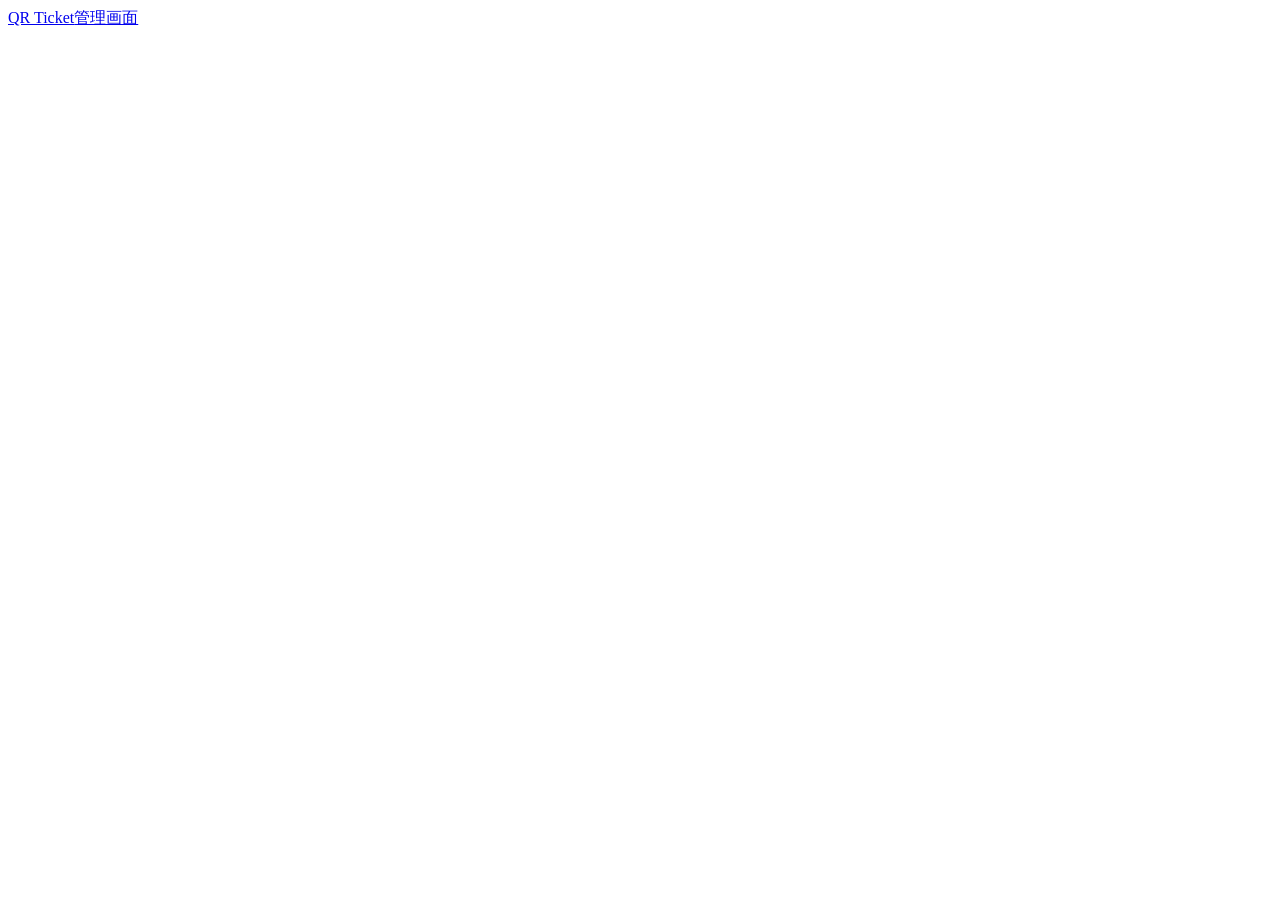
==== docs/index.html @ 7cc3a019 "add GitHub Pages user preview" ====
<!doctype html>
<html lang="ja">
  <head>
    <meta charset="UTF-8" />
    <meta name="viewport" content="width=device-width, initial-scale=1.0" />
    <title>QR Ticket | チケット</title>
    <link rel="stylesheet" href="styles.css" />
  </head>
  <body data-page="user">
    <header class="topbar"><a class="brand" href="index.html">QR Ticket</a><a class="text-link" href="admin.html">管理画面</a></header>
    <main id="app" class="shell"></main>
    <script src="app.js"></script>
  </body>
</html>
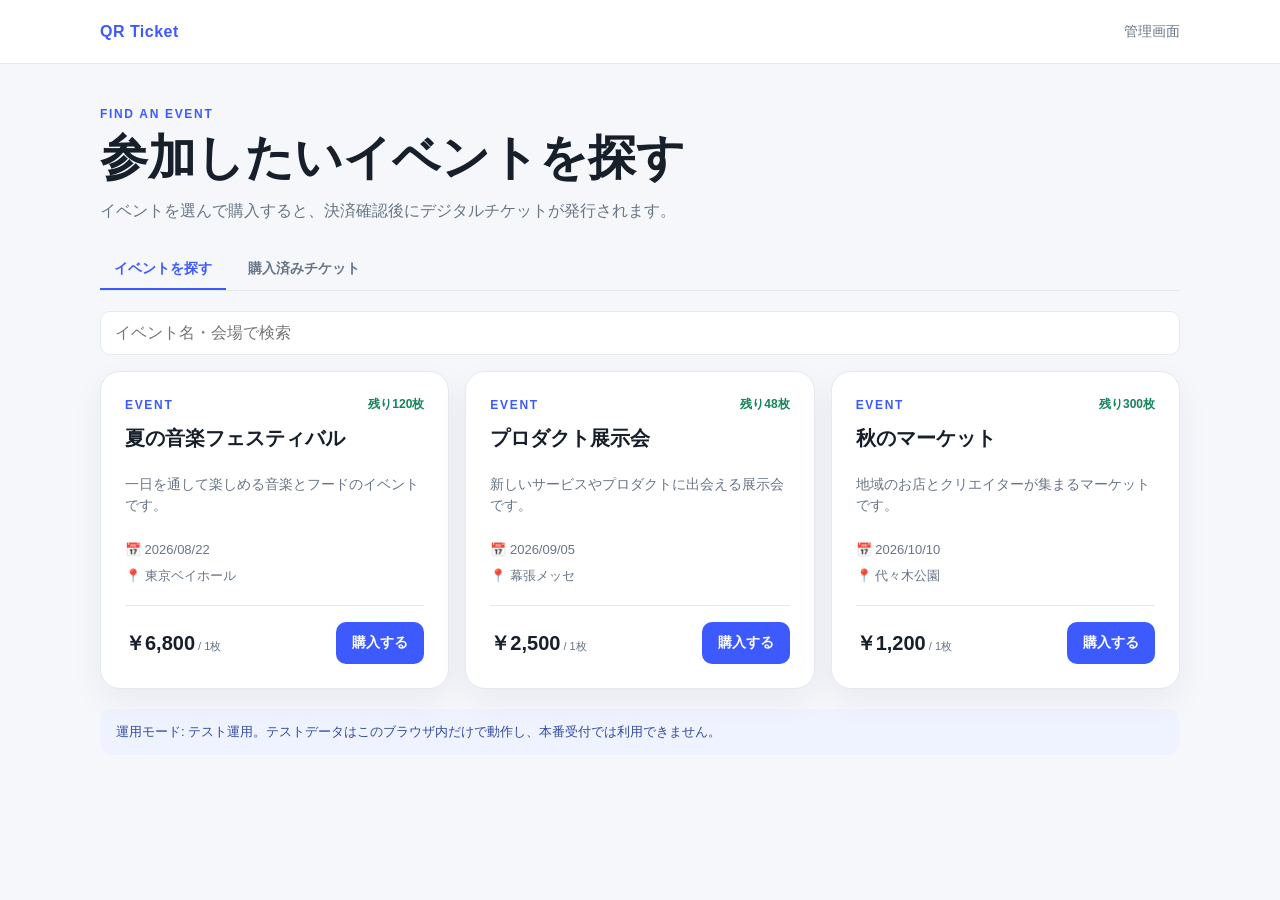
==== commit 8c2ffd8c: "Add Cloudflare Web Analytics beacon" ====
--- a/docs/index.html
+++ b/docs/index.html
@@ -10,5 +10,5 @@
     <header class="topbar"><a class="brand" href="index.html">QR Ticket</a><a class="text-link" href="admin.html">管理画面</a></header>
     <main id="app" class="shell"></main>
     <script src="app.js"></script>
-  </body>
+  <!-- Cloudflare Web Analytics --><script type='module' src='https://static.cloudflareinsights.com/beacon.min.js' data-cf-beacon='{"token": "cdf4ee53507948e4a412f503875833cd"}'></script><!-- End Cloudflare Web Analytics --></body>
 </html>
--- a/docs/styles.css
+++ b/docs/styles.css
@@ -0,0 +1,18 @@
+:root { --ink:#17202a; --muted:#687585; --line:#e5eaf0; --brand:#3d5afe; --brand-dark:#283bba; --bg:#f5f7fb; --green:#16845b; --red:#bd3d52; }
+* { box-sizing:border-box; }
+body { margin:0; color:var(--ink); background:var(--bg); font-family:-apple-system,BlinkMacSystemFont,"Hiragino Sans","Yu Gothic",sans-serif; }
+a { color:inherit; text-decoration:none; }
+.topbar { height:64px; padding:0 max(20px,calc((100vw - 1080px)/2)); display:flex; align-items:center; justify-content:space-between; background:white; border-bottom:1px solid var(--line); }
+.brand { color:var(--brand); font-weight:800; letter-spacing:.03em; }.text-link { color:var(--muted); font-size:14px; }.admin-label { color:var(--muted); font-size:14px; }
+.shell { width:min(100% - 32px, 1080px); margin:40px auto 72px; }.narrow { max-width:680px; margin-left:auto; margin-right:auto; }
+.eyebrow { color:var(--brand); font-size:12px; font-weight:800; letter-spacing:.14em; text-transform:uppercase; }.hero h1 { margin:8px 0; font-size:clamp(28px,5vw,48px); line-height:1.15; }.lead { color:var(--muted); }
+.card { background:#fff; border:1px solid var(--line); border-radius:20px; padding:24px; box-shadow:0 12px 32px rgba(27,42,73,.06); }.ticket-card { display:grid; grid-template-columns:1fr 230px; gap:28px; margin-top:28px; }.ticket-card h2 { margin-top:0; }.ticket-meta { display:grid; grid-template-columns:repeat(2,1fr); gap:16px; margin:24px 0; }.meta-label { display:block; color:var(--muted); font-size:12px; margin-bottom:5px; }.meta-value { font-weight:700; }
+.qr-wrap { display:flex; flex-direction:column; align-items:center; justify-content:center; background:#f8f9fc; border-radius:16px; padding:16px; }.qr { display:block; width:180px; height:180px; padding:0; background:white; }.qr-unavailable { display:grid; place-items:center; padding:18px; color:var(--muted); text-align:center; font-size:13px; }.qr-corner { display:none; }
+.status { display:inline-flex; align-items:center; gap:6px; border-radius:99px; padding:6px 11px; font-size:12px; font-weight:800; }.status-valid { color:var(--green); background:#e6f7ef; }.status-used { color:var(--red); background:#fdecef; }.status-pending { color:#936c05; background:#fff6d9; }
+.btn { border:0; border-radius:10px; padding:12px 16px; cursor:pointer; font-weight:700; font-size:14px; background:var(--brand); color:white; }.btn:hover { background:var(--brand-dark); }.btn-secondary { color:var(--ink); background:#eef1f6; }.btn-danger { background:#fff0f2; color:var(--red); }.actions { display:flex; gap:10px; flex-wrap:wrap; }
+.dashboard-head { display:flex; justify-content:space-between; align-items:end; gap:20px; margin-bottom:24px; }.dashboard-head h1 { margin:6px 0 0; }.stats { display:grid; grid-template-columns:repeat(3,1fr); gap:16px; margin-bottom:24px; }.stat-number { font-size:30px; font-weight:800; margin-top:8px; }.table-card { padding:0; overflow:hidden; }.table-scroll { overflow:auto; } table { width:100%; border-collapse:collapse; min-width:680px; } th,td { padding:16px 20px; border-bottom:1px solid var(--line); text-align:left; font-size:14px; white-space:nowrap; } th { color:var(--muted); background:#fafbfc; font-size:12px; } tr:last-child td { border-bottom:0; }
+.toolbar { display:flex; gap:10px; margin-bottom:16px; }.input { width:100%; border:1px solid var(--line); border-radius:10px; padding:12px 14px; font:inherit; background:white; }.notice { margin-top:20px; padding:14px 16px; border-radius:12px; background:#eef3ff; color:#344c9e; font-size:13px; }.empty { text-align:center; color:var(--muted); padding:48px 20px; }
+.mode-select { min-width:230px; margin:0; }.mode-select .input { margin-top:6px; }
+.user-nav { display:flex; gap:8px; margin:28px 0 20px; border-bottom:1px solid var(--line); }.user-nav a { color:var(--muted); padding:10px 14px; font-size:14px; font-weight:700; border-bottom:2px solid transparent; }.user-nav a.active { color:var(--brand); border-color:var(--brand); }.event-grid { display:grid; grid-template-columns:repeat(3,1fr); gap:16px; }.event-card { display:flex; flex-direction:column; }.event-card h2 { margin:12px 0 8px; font-size:20px; }.event-card-top,.event-card-bottom,.event-meta { display:flex; justify-content:space-between; align-items:center; gap:10px; }.remaining { color:var(--green); font-size:12px; font-weight:700; }.event-description { min-height:42px; color:var(--muted); font-size:14px; line-height:1.5; }.event-meta { justify-content:flex-start; flex-direction:column; align-items:flex-start; color:var(--muted); font-size:13px; margin:12px 0 20px; }.event-card-bottom { border-top:1px solid var(--line); padding-top:16px; margin-top:auto; }.event-card-bottom strong { font-size:20px; }.event-card-bottom small { color:var(--muted); font-size:11px; font-weight:400; }.success { background:#e6f7ef; color:var(--green); padding:14px 16px; border-radius:12px; margin:20px 0; font-size:14px; }.ticket-list { display:grid; gap:18px; }.full { width:100%; margin-top:8px; }.field-label { display:grid; gap:7px; margin:18px 0; font-size:13px; font-weight:700; }.modal-backdrop { position:fixed; inset:0; background:rgba(20,30,48,.48); display:grid; place-items:center; padding:16px; z-index:10; }.modal { width:min(100%,480px); position:relative; }.modal h2 { margin-bottom:6px; }.modal-close { position:absolute; top:14px; right:16px; border:0; background:transparent; font-size:28px; color:var(--muted); cursor:pointer; }.checkout-summary { display:flex; justify-content:space-between; padding:16px 0; border-top:1px solid var(--line); border-bottom:1px solid var(--line); font-size:15px; }.muted { color:var(--muted); }
+@media (max-width:900px) { .event-grid { grid-template-columns:repeat(2,1fr); } }
+@media (max-width:700px) { .topbar { height:52px; padding:0 16px; }.brand { font-size:15px; }.text-link,.admin-label { font-size:12px; }.shell { width:calc(100% - 24px); margin-top:24px; }.hero h1 { font-size:26px; margin:6px 0; }.hero .lead { font-size:13px; line-height:1.55; }.ticket-card { grid-template-columns:1fr; }.qr-wrap { order:-1; }.stats { grid-template-columns:1fr; }.dashboard-head { align-items:start; flex-direction:column; }.ticket-meta { gap:12px; }.event-grid { grid-template-columns:1fr; }.user-nav { overflow:auto; white-space:nowrap; } }
